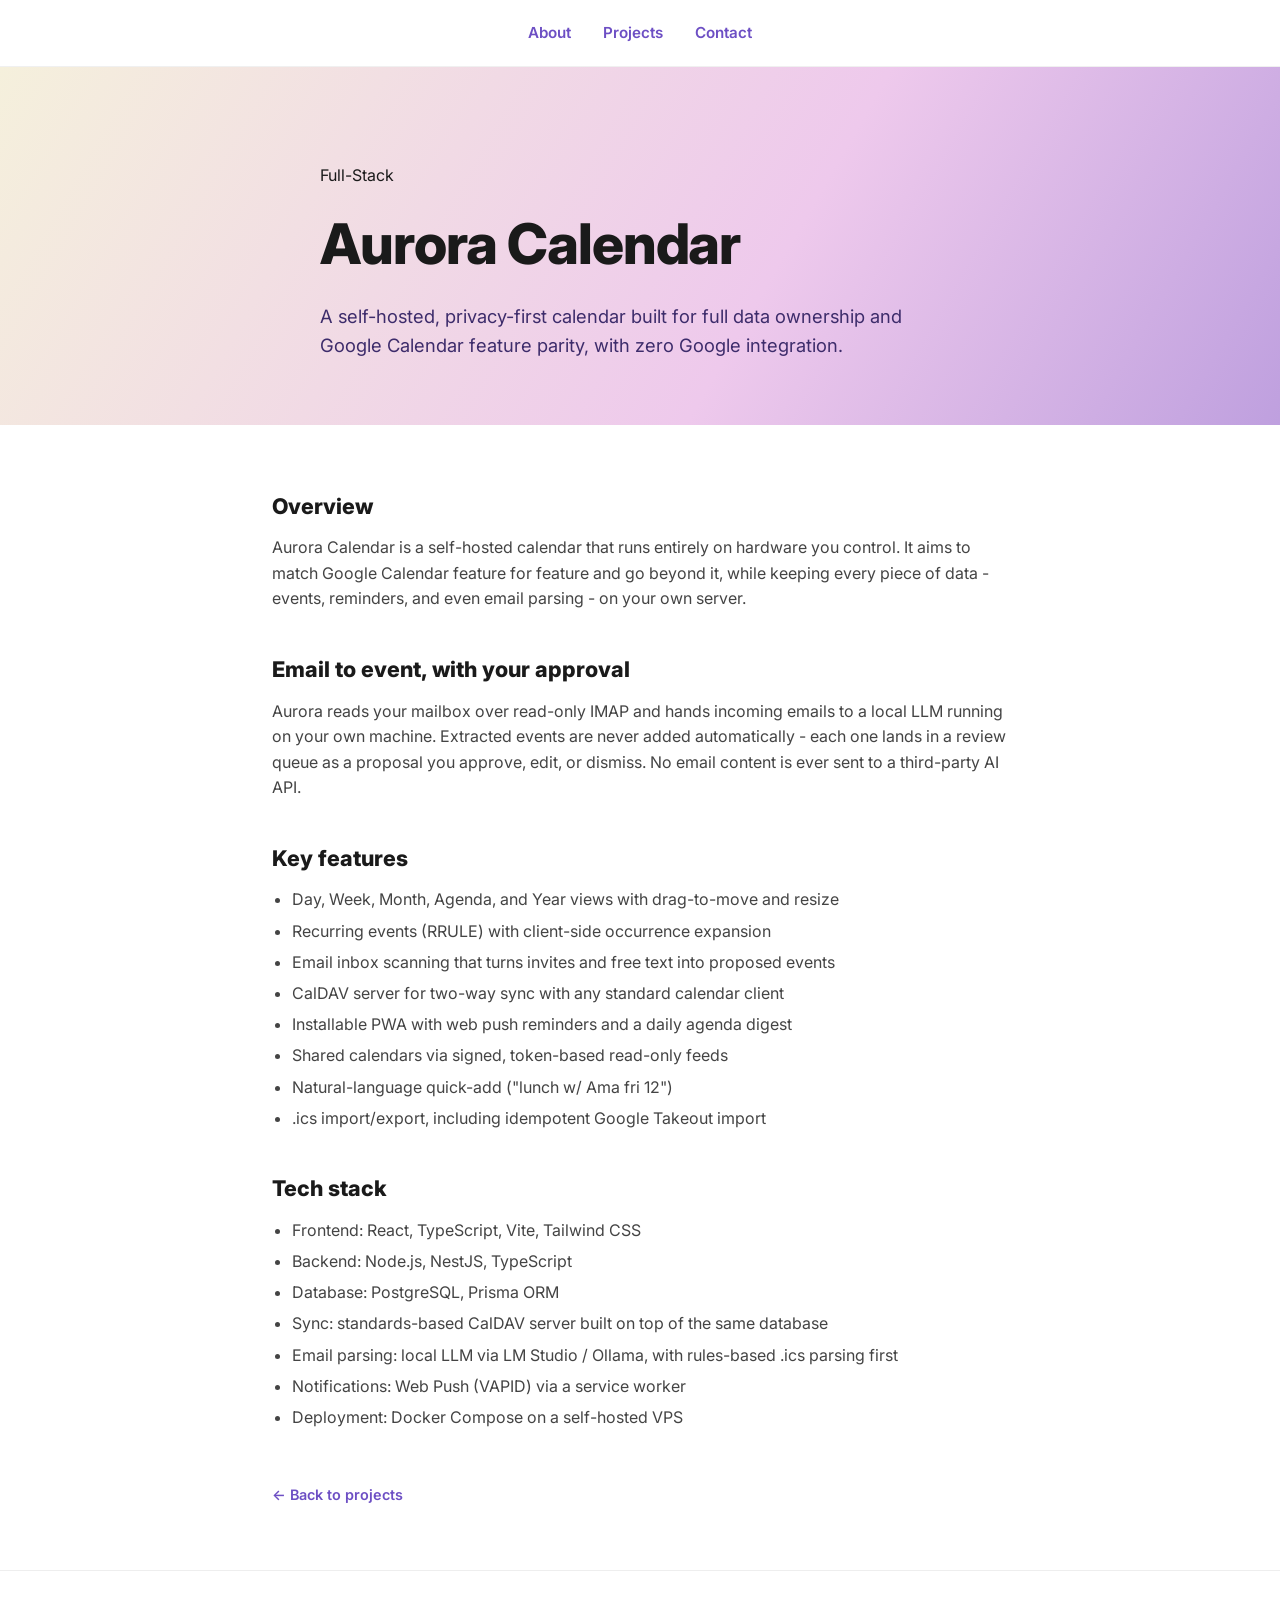
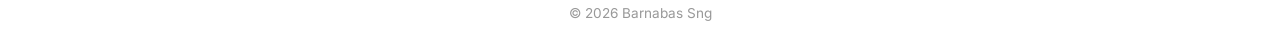
==== projects/aurora-calendar.html @ 49a1d4a3 "Add Aurora Calendar project and per-project detail pages Adds a project card for the new Aurora Cale" ====
<!DOCTYPE html>
<html lang="en">
<head>
    <meta charset="UTF-8">
    <meta name="viewport" content="width=device-width, initial-scale=1.0">
    <title>Aurora Calendar | Barnabas Sng</title>
    <meta name="description" content="A self-hosted, privacy-first calendar with Google Calendar feature parity, email-to-event proposals via a local LLM, and CalDAV sync.">

    <link rel="icon" type="image/svg+xml" href="../images/favicon.svg">

    <link rel="preconnect" href="https://fonts.googleapis.com">
    <link rel="preconnect" href="https://fonts.gstatic.com" crossorigin>
    <link href="https://fonts.googleapis.com/css2?family=Inter:wght@400;500;600;700;800&display=swap" rel="stylesheet">

    <link rel="stylesheet" href="../css/style.css">
</head>
<body>

    <header>
        <nav>
            <ul>
                <li><a href="../index.html#about">About</a></li>
                <li><a href="../index.html#projects">Projects</a></li>
                <li><a href="../index.html#contact">Contact</a></li>
            </ul>
        </nav>
    </header>

    <main>

        <section class="project-hero">
            <div class="section-inner">
                <span class="tag">Full-Stack</span>
                <h1>Aurora Calendar</h1>
                <p class="tagline">
                    A self-hosted, privacy-first calendar built for full data ownership and
                    Google Calendar feature parity, with zero Google integration.
                </p>
            </div>
        </section>

        <section class="project-detail reveal">
            <div class="section-inner">
                <h2>Overview</h2>
                <p>
                    Aurora Calendar is a self-hosted calendar that runs entirely on hardware
                    you control. It aims to match Google Calendar feature for feature and go
                    beyond it, while keeping every piece of data - events, reminders, and even
                    email parsing - on your own server.
                </p>

                <h2>Email to event, with your approval</h2>
                <p>
                    Aurora reads your mailbox over read-only IMAP and hands incoming emails to
                    a local LLM running on your own machine. Extracted events are never added
                    automatically - each one lands in a review queue as a proposal you approve,
                    edit, or dismiss. No email content is ever sent to a third-party AI API.
                </p>

                <h2>Key features</h2>
                <ul>
                    <li>Day, Week, Month, Agenda, and Year views with drag-to-move and resize</li>
                    <li>Recurring events (RRULE) with client-side occurrence expansion</li>
                    <li>Email inbox scanning that turns invites and free text into proposed events</li>
                    <li>CalDAV server for two-way sync with any standard calendar client</li>
                    <li>Installable PWA with web push reminders and a daily agenda digest</li>
                    <li>Shared calendars via signed, token-based read-only feeds</li>
                    <li>Natural-language quick-add ("lunch w/ Ama fri 12")</li>
                    <li>.ics import/export, including idempotent Google Takeout import</li>
                </ul>

                <h2>Tech stack</h2>
                <ul>
                    <li>Frontend: React, TypeScript, Vite, Tailwind CSS</li>
                    <li>Backend: Node.js, NestJS, TypeScript</li>
                    <li>Database: PostgreSQL, Prisma ORM</li>
                    <li>Sync: standards-based CalDAV server built on top of the same database</li>
                    <li>Email parsing: local LLM via LM Studio / Ollama, with rules-based .ics parsing first</li>
                    <li>Notifications: Web Push (VAPID) via a service worker</li>
                    <li>Deployment: Docker Compose on a self-hosted VPS</li>
                </ul>

                <a class="back-link" href="../index.html#projects">&larr; Back to projects</a>
            </div>
        </section>

    </main>

    <footer>
        <p>&copy; 2026 Barnabas Sng</p>
    </footer>

    <script src="../js/main.js"></script>

</body>
</html>
---- css/style.css ----
* {
    margin: 0;
    padding: 0;
    box-sizing: border-box;
}

html {
    scroll-behavior: smooth;
}

body {
    font-family: Inter, system-ui, sans-serif;
    line-height: 1.6;
    color: #1a1a1a;
}

header {
    position: sticky;
    top: 0;
    z-index: 10;
    backdrop-filter: blur(10px);
    background: rgba(255, 255, 255, 0.7);
    border-bottom: 1px solid rgba(0, 0, 0, 0.06);
}

nav {
    display: flex;
    justify-content: center;
    align-items: center;

    padding: 1.25rem 3rem;
}

nav ul {
    list-style: none;
    display: flex;
    gap: 2rem;
}

nav a {
    color: #6d4fc4;
    text-decoration: none;
    font-weight: 600;
    font-size: 0.95rem;
    transition: color 0.15s ease;
}

nav a:hover,
nav a:focus-visible {
    color: #a855f7;
}

#hero {

    height: 100dvh;
    display: flex;
    flex-direction: column;

    justify-content: center;
    align-items: center;

    gap: 1rem;

    text-align: center;

    background: linear-gradient(
        120deg,
        #f5f0dc,
        #eec9ec,
        #a78bd8,
        #8f8fd4,
        #eec9ec,
        #f5f0dc
    );
    background-size: 300% 300%;
    animation: hero-gradient 18s ease infinite;
    position: relative;
    mask-image: linear-gradient(
        to bottom,
        transparent,
        black 20%,
        black 80%,
        transparent
    );

    --mx: 50%;
    --my: 40%;

}

#hero::before {
    content: '';
    position: absolute;
    inset: 0;
    z-index: 0;
    background: radial-gradient(
        600px circle at var(--mx) var(--my),
        rgba(255, 255, 255, 0.45),
        transparent 60%
    );
    mix-blend-mode: soft-light;
    pointer-events: none;
}

#hero h2,
#hero p {
    position: relative;
    z-index: 1;
}

@keyframes hero-gradient {
    0% {
        background-position: 0% 50%;
    }
    50% {
        background-position: 100% 50%;
    }
    100% {
        background-position: 0% 50%;
    }
}

#hero h2 {
    font-size: clamp(3rem, 12vw, 8rem);
    font-weight: 800;
    letter-spacing: -0.02em;
}

#hero p {
    font-size: 1.5rem;
    max-width: 40rem;
}

.section-inner {
    max-width: 46rem;
    margin: 0 auto;
    display: flex;
    flex-direction: column;
    align-items: flex-start;
    gap: 1.25rem;
}

.eyebrow {
    font-size: 0.75rem;
    font-weight: 700;
    letter-spacing: 0.12em;
    text-transform: uppercase;
    color: #6d4fc4;
}

.reveal {
    opacity: 1;
    transform: none;
}

.js .reveal {
    opacity: 0;
    transform: translateY(16px);
    transition: opacity 0.6s ease, transform 0.6s ease;
}

.js .reveal.revealed {
    opacity: 1;
    transform: translateY(0);
}

@media (prefers-reduced-motion: reduce) {
    html {
        scroll-behavior: auto;
    }

    #hero {
        animation: none;
        background-position: 0% 50%;
    }

    .js .reveal {
        opacity: 1;
        transform: none;
        transition: none;
    }
}

#about {

    padding: 5rem 3rem;

    background-color: #ffffff;

}

#about h2,
#projects h2,
#contact h2 {
    font-size: 2rem;
    font-weight: 800;
}

#about p {
    color: #444;
}

.skills {
    display: flex;
    flex-wrap: wrap;
    gap: 0.5rem;
    margin-top: 0.25rem;
}

.skills span {
    font-size: 0.8rem;
    font-weight: 600;
    color: #444;
    background: #f3f2f6;
    border: 1px solid #e6e4ec;
    border-radius: 999px;
    padding: 0.35rem 0.85rem;
}

#projects {

    padding: 5rem 3rem;

    background-color: #faf9fd;

}

#projects .section-inner {
    gap: 1.5rem;
}

#projects article {
    width: 100%;
    padding: 1.75rem;
    border: 1px solid #e9e5f2;
    border-radius: 1rem;
    background-color: #ffffff;
    box-shadow: 0 1px 2px rgba(20, 10, 40, 0.03);
    transition: transform 0.18s ease, box-shadow 0.18s ease, border-color 0.18s ease;
    position: relative;
}

#projects article:hover {
    transform: translateY(-4px);
    box-shadow: 0 14px 28px rgba(80, 50, 150, 0.12);
    border-color: #d9cdf0;
}

#projects article .tag {
    display: inline-block;
    font-size: 0.7rem;
    font-weight: 700;
    letter-spacing: 0.04em;
    text-transform: uppercase;
    color: #6d4fc4;
    background: #f1eafb;
    border-radius: 999px;
    padding: 0.25rem 0.7rem;
    margin-bottom: 0.75rem;
}

#projects article h3 {
    margin-bottom: 0.5rem;
    font-size: 1.15rem;
}

#projects article p {
    color: #444;
}

.project-link {
    display: inline-block;
    margin-top: 0.75rem;
    color: #6d4fc4;
    font-weight: 600;
    font-size: 0.9rem;
    text-decoration: none;
}

.project-link:hover,
.project-link:focus-visible {
    text-decoration: underline;
}

#contact {

    padding: 5rem 3rem;

    background-color: #ffffff;

}

.contact-links {
    display: flex;
    flex-wrap: wrap;
    gap: 0.75rem;
}

.contact-links a {
    display: inline-flex;
    align-items: center;
    gap: 0.5rem;
    color: #3d2c6b;
    text-decoration: none;
    font-weight: 600;
    font-size: 0.95rem;
    padding: 0.6rem 1.1rem;
    border: 1px solid #e0d8f2;
    border-radius: 999px;
    background: #fbfaff;
    transition: background 0.15s ease, border-color 0.15s ease, transform 0.15s ease;
}

.contact-links a:hover,
.contact-links a:focus-visible {
    background: #f1eafb;
    border-color: #c9b8ea;
    transform: translateY(-2px);
}

.contact-links svg {
    width: 1rem;
    height: 1rem;
}

footer {
    padding: 2rem 3rem;
    text-align: center;
    border-top: 1px solid #eee;
    color: #999;
    font-size: 0.85rem;
}

.project-hero {
    padding: 6rem 3rem 4rem;
    display: flex;
    flex-direction: column;
    align-items: flex-start;
    gap: 1rem;

    background: linear-gradient(
        120deg,
        #f5f0dc,
        #eec9ec,
        #a78bd8,
        #8f8fd4,
        #eec9ec,
        #f5f0dc
    );
    background-size: 300% 300%;
    animation: hero-gradient 18s ease infinite;
}

.project-hero .section-inner {
    gap: 0.75rem;
}

.project-hero h1 {
    font-size: clamp(2rem, 6vw, 3.5rem);
    font-weight: 800;
    letter-spacing: -0.02em;
}

.project-hero .tagline {
    font-size: 1.15rem;
    max-width: 40rem;
    color: #3d2c6b;
}

@media (prefers-reduced-motion: reduce) {
    .project-hero {
        animation: none;
        background-position: 0% 50%;
    }
}

.project-detail {
    padding: 4rem 3rem;
    background-color: #ffffff;
}

.project-detail .section-inner {
    gap: 0.75rem;
}

.project-detail h2 {
    font-size: 1.35rem;
    font-weight: 800;
    margin-top: 1.75rem;
}

.project-detail .section-inner > h2:first-child {
    margin-top: 0;
}

.project-detail p {
    color: #444;
}

.project-detail ul {
    color: #444;
    padding-left: 1.25rem;
    display: flex;
    flex-direction: column;
    gap: 0.35rem;
}

.back-link {
    display: inline-block;
    margin-top: 2.5rem;
    color: #6d4fc4;
    font-weight: 600;
    font-size: 0.9rem;
    text-decoration: none;
}

.back-link:hover,
.back-link:focus-visible {
    text-decoration: underline;
}
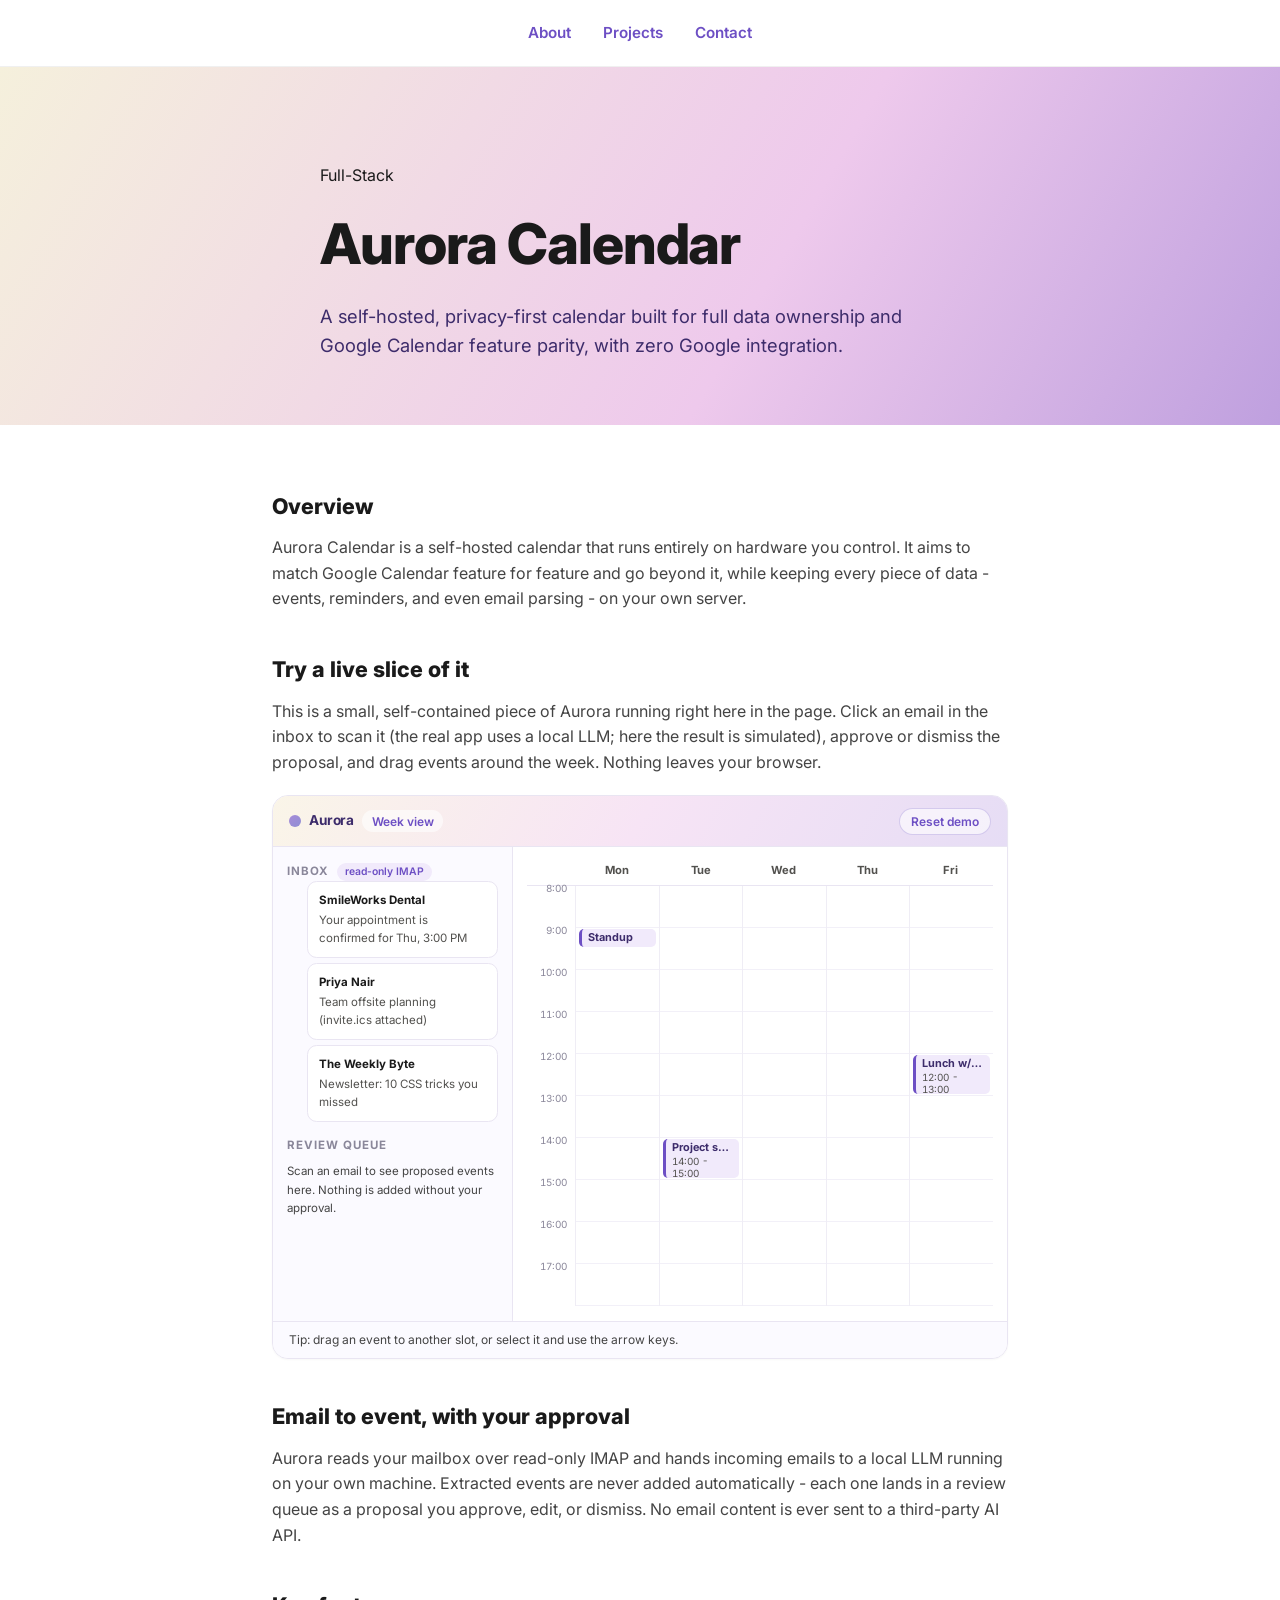
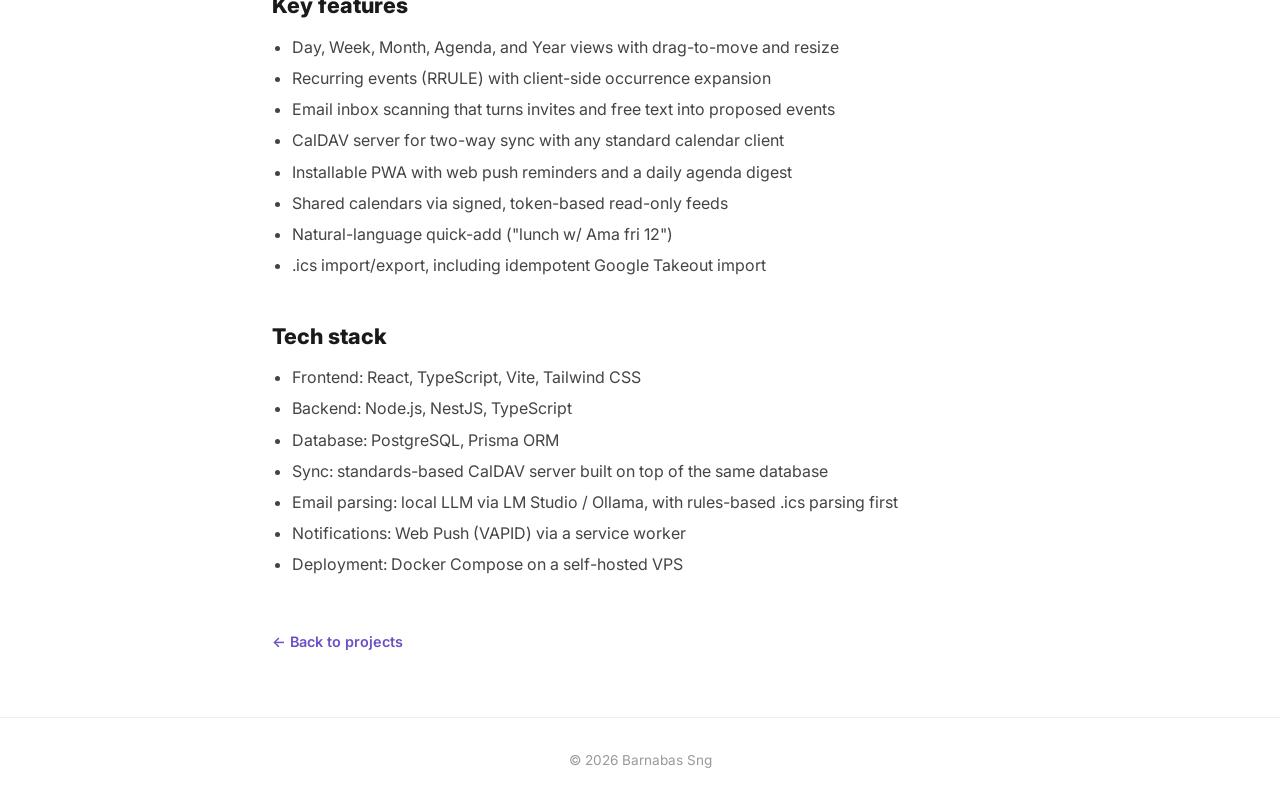
==== commit 0a814ceb: "Add interactive showcases to Monte Carlo and Aurora Calendar pages Monte Carlo: live in-browser opti" ====
--- a/projects/aurora-calendar.html
+++ b/projects/aurora-calendar.html
@@ -13,6 +13,7 @@
     <link href="https://fonts.googleapis.com/css2?family=Inter:wght@400;500;600;700;800&display=swap" rel="stylesheet">
 
     <link rel="stylesheet" href="../css/style.css">
+    <link rel="stylesheet" href="../css/aurora-demo.css">
 </head>
 <body>
 
@@ -48,6 +49,110 @@
                     beyond it, while keeping every piece of data - events, reminders, and even
                     email parsing - on your own server.
                 </p>
+
+                <h2>Try a live slice of it</h2>
+                <p>
+                    This is a small, self-contained piece of Aurora running right here in the page.
+                    Click an email in the inbox to scan it (the real app uses a local LLM; here the
+                    result is simulated), approve or dismiss the proposal, and drag events around
+                    the week. Nothing leaves your browser.
+                </p>
+
+                <div class="aurora-demo" id="aurora-demo">
+                    <div class="ad-topbar">
+                        <span class="ad-logo" aria-hidden="true"></span>
+                        <strong>Aurora</strong>
+                        <span class="ad-week">Week view</span>
+                        <button type="button" class="ad-reset">Reset demo</button>
+                    </div>
+
+                    <div class="ad-body">
+                        <aside class="ad-inbox" aria-label="Demo inbox and review queue">
+                            <div>
+                                <h3>Inbox <span class="ad-imap">read-only IMAP</span></h3>
+                                <ul class="ad-emails">
+                                    <li>
+                                        <button type="button" class="ad-email" data-email="dentist">
+                                            <span class="ad-from">SmileWorks Dental</span>
+                                            <span class="ad-subj">Your appointment is confirmed for Thu, 3:00 PM</span>
+                                        </button>
+                                    </li>
+                                    <li>
+                                        <button type="button" class="ad-email" data-email="offsite">
+                                            <span class="ad-from">Priya Nair</span>
+                                            <span class="ad-subj">Team offsite planning (invite.ics attached)</span>
+                                        </button>
+                                    </li>
+                                    <li>
+                                        <button type="button" class="ad-email" data-email="newsletter">
+                                            <span class="ad-from">The Weekly Byte</span>
+                                            <span class="ad-subj">Newsletter: 10 CSS tricks you missed</span>
+                                        </button>
+                                    </li>
+                                </ul>
+                            </div>
+
+                            <div class="ad-queue" aria-live="polite">
+                                <h3>Review queue</h3>
+                                <p class="ad-queue-empty">Scan an email to see proposed events here. Nothing is added without your approval.</p>
+                            </div>
+                        </aside>
+
+                        <div class="ad-calendar">
+                            <div class="ad-days" aria-hidden="true">
+                                <span></span>
+                                <span>Mon</span>
+                                <span>Tue</span>
+                                <span>Wed</span>
+                                <span>Thu</span>
+                                <span>Fri</span>
+                            </div>
+                            <div class="ad-grid">
+                                <div class="ad-times" aria-hidden="true">
+                                    <span>8:00</span>
+                                    <span>9:00</span>
+                                    <span>10:00</span>
+                                    <span>11:00</span>
+                                    <span>12:00</span>
+                                    <span>13:00</span>
+                                    <span>14:00</span>
+                                    <span>15:00</span>
+                                    <span>16:00</span>
+                                    <span>17:00</span>
+                                </div>
+                                <div class="ad-col" data-day="0">
+                                    <div class="ad-event" tabindex="0" style="--s: 1; --d: 0.5;">
+                                        <span class="ad-ev-title">Standup</span>
+                                        <span class="ad-ev-time">9:00 - 9:30</span>
+                                    </div>
+                                </div>
+                                <div class="ad-col" data-day="1">
+                                    <div class="ad-event" tabindex="0" style="--s: 6; --d: 1;">
+                                        <span class="ad-ev-title">Project sync</span>
+                                        <span class="ad-ev-time">14:00 - 15:00</span>
+                                    </div>
+                                </div>
+                                <div class="ad-col" data-day="2"></div>
+                                <div class="ad-col" data-day="3"></div>
+                                <div class="ad-col" data-day="4">
+                                    <div class="ad-event" tabindex="0" style="--s: 4; --d: 1;">
+                                        <span class="ad-ev-title">Lunch w/ Ama</span>
+                                        <span class="ad-ev-time">12:00 - 13:00</span>
+                                    </div>
+                                </div>
+                            </div>
+                        </div>
+                    </div>
+
+                    <p class="ad-status" role="status">Tip: drag an event to another slot, or select it and use the arrow keys.</p>
+                </div>
+
+                <noscript>
+                    <p class="ad-hint">
+                        The interactive part of this demo needs JavaScript;
+                        the calendar above is a static preview.
+                    </p>
+                </noscript>
 
                 <h2>Email to event, with your approval</h2>
                 <p>
@@ -91,6 +196,7 @@
     </footer>
 
     <script src="../js/main.js"></script>
+    <script src="../js/aurora-demo.js" defer></script>
 
 </body>
 </html>
--- a/css/aurora-demo.css
+++ b/css/aurora-demo.css
@@ -0,0 +1,422 @@
+/* Aurora Calendar interactive demo */
+
+.aurora-demo {
+    --hour-h: 42px;
+    width: 100%;
+    border: 1px solid #e9e5f2;
+    border-radius: 1rem;
+    background: #ffffff;
+    box-shadow: 0 1px 2px rgba(20, 10, 40, 0.03);
+    overflow: hidden;
+    margin-top: 0.5rem;
+}
+
+.ad-topbar {
+    display: flex;
+    align-items: center;
+    gap: 0.5rem;
+    padding: 0.7rem 1rem;
+    border-bottom: 1px solid #e9e5f2;
+    background: linear-gradient(120deg, #faf5e8, #f7e4f5, #e6ddf5);
+    font-size: 0.85rem;
+}
+
+.ad-logo {
+    width: 12px;
+    height: 12px;
+    border-radius: 50%;
+    background: linear-gradient(135deg, #a78bd8, #8f8fd4);
+    flex: none;
+}
+
+.ad-topbar strong {
+    color: #3d2c6b;
+    letter-spacing: -0.01em;
+}
+
+.ad-week {
+    color: #6d4fc4;
+    font-size: 0.75rem;
+    font-weight: 600;
+    background: rgba(255, 255, 255, 0.6);
+    border-radius: 999px;
+    padding: 0.1rem 0.6rem;
+}
+
+.ad-reset {
+    margin-left: auto;
+    font: inherit;
+    font-size: 0.75rem;
+    font-weight: 600;
+    color: #6d4fc4;
+    background: rgba(255, 255, 255, 0.6);
+    border: 1px solid rgba(109, 79, 196, 0.25);
+    border-radius: 999px;
+    padding: 0.2rem 0.7rem;
+    cursor: pointer;
+}
+
+.ad-reset:hover,
+.ad-reset:focus-visible {
+    background: #ffffff;
+}
+
+.ad-body {
+    display: grid;
+    grid-template-columns: 15rem 1fr;
+}
+
+/* Inbox + review queue */
+
+.ad-inbox {
+    border-right: 1px solid #e9e5f2;
+    padding: 0.9rem;
+    display: flex;
+    flex-direction: column;
+    gap: 0.9rem;
+    background: #fbfaff;
+}
+
+.ad-inbox h3 {
+    font-size: 0.72rem;
+    font-weight: 700;
+    letter-spacing: 0.08em;
+    text-transform: uppercase;
+    color: #8a879a;
+    display: flex;
+    align-items: baseline;
+    gap: 0.5rem;
+}
+
+.ad-imap {
+    font-size: 0.65rem;
+    font-weight: 600;
+    letter-spacing: 0;
+    text-transform: none;
+    color: #6d4fc4;
+    background: #f1eafb;
+    border-radius: 999px;
+    padding: 0.05rem 0.5rem;
+}
+
+.ad-emails {
+    list-style: none;
+    display: flex;
+    flex-direction: column;
+    gap: 0.4rem;
+}
+
+.ad-email {
+    width: 100%;
+    text-align: left;
+    font: inherit;
+    display: flex;
+    flex-direction: column;
+    gap: 0.1rem;
+    padding: 0.55rem 0.65rem;
+    background: #ffffff;
+    border: 1px solid #e9e5f2;
+    border-radius: 0.6rem;
+    cursor: pointer;
+    transition: border-color 0.15s ease, box-shadow 0.15s ease;
+}
+
+.ad-email:hover,
+.ad-email:focus-visible {
+    border-color: #c9b8ea;
+    box-shadow: 0 2px 8px rgba(80, 50, 150, 0.08);
+}
+
+.ad-email .ad-from {
+    font-size: 0.72rem;
+    font-weight: 700;
+    color: #1a1a1a;
+}
+
+.ad-email .ad-subj {
+    font-size: 0.72rem;
+    color: #52514e;
+}
+
+.ad-email .ad-state {
+    font-size: 0.68rem;
+    font-weight: 600;
+    color: #6d4fc4;
+    margin-top: 0.15rem;
+}
+
+.ad-email.is-scanning {
+    border-color: #c9b8ea;
+    background-image: linear-gradient(100deg,
+        rgba(109, 79, 196, 0) 30%,
+        rgba(109, 79, 196, 0.08) 50%,
+        rgba(109, 79, 196, 0) 70%);
+    background-size: 250% 100%;
+    animation: ad-shimmer 1.1s linear infinite;
+    cursor: progress;
+}
+
+.ad-email.is-done {
+    cursor: default;
+    background: #f7f5fc;
+}
+
+.ad-email.is-done .ad-state {
+    color: #0a7a55;
+}
+
+@keyframes ad-shimmer {
+    from { background-position: 120% 0; }
+    to { background-position: -130% 0; }
+}
+
+.ad-queue {
+    display: flex;
+    flex-direction: column;
+    gap: 0.5rem;
+}
+
+.ad-queue-empty {
+    font-size: 0.72rem;
+    color: #8a879a;
+}
+
+.ad-proposal {
+    border: 1px dashed #c9b8ea;
+    border-radius: 0.6rem;
+    background: #ffffff;
+    padding: 0.6rem 0.65rem;
+    display: flex;
+    flex-direction: column;
+    gap: 0.15rem;
+}
+
+.ad-proposal .ad-prop-title {
+    font-size: 0.78rem;
+    font-weight: 700;
+    color: #1a1a1a;
+}
+
+.ad-proposal .ad-prop-time {
+    font-size: 0.7rem;
+    color: #52514e;
+}
+
+.ad-proposal .ad-prop-src {
+    font-size: 0.65rem;
+    color: #8a879a;
+}
+
+.ad-prop-actions {
+    display: flex;
+    gap: 0.4rem;
+    margin-top: 0.4rem;
+}
+
+.ad-prop-actions button {
+    font: inherit;
+    font-size: 0.7rem;
+    font-weight: 600;
+    border-radius: 999px;
+    padding: 0.25rem 0.75rem;
+    cursor: pointer;
+}
+
+.ad-approve {
+    color: #ffffff;
+    background: #6d4fc4;
+    border: 1px solid #6d4fc4;
+}
+
+.ad-approve:hover,
+.ad-approve:focus-visible {
+    background: #5b3fae;
+}
+
+.ad-dismiss {
+    color: #52514e;
+    background: #ffffff;
+    border: 1px solid #ddd9e8;
+}
+
+.ad-dismiss:hover,
+.ad-dismiss:focus-visible {
+    border-color: #b9b3cc;
+}
+
+/* Calendar grid */
+
+.ad-calendar {
+    padding: 0.9rem;
+    min-width: 0;
+}
+
+.ad-days,
+.ad-grid {
+    display: grid;
+    grid-template-columns: 3rem repeat(5, 1fr);
+}
+
+.ad-days {
+    font-size: 0.7rem;
+    font-weight: 700;
+    color: #52514e;
+    text-align: center;
+    padding-bottom: 0.35rem;
+}
+
+.ad-grid {
+    position: relative;
+    border-top: 1px solid #e9e5f2;
+}
+
+.ad-times {
+    display: flex;
+    flex-direction: column;
+}
+
+.ad-times span {
+    height: var(--hour-h);
+    font-size: 0.62rem;
+    color: #8a879a;
+    text-align: right;
+    padding-right: 0.5rem;
+    transform: translateY(-0.5em);
+    font-variant-numeric: tabular-nums;
+}
+
+.ad-col {
+    position: relative;
+    height: calc(var(--hour-h) * 10);
+    border-left: 1px solid #efedf5;
+    background-image: repeating-linear-gradient(
+        to bottom,
+        transparent 0,
+        transparent calc(var(--hour-h) - 1px),
+        #f2f0f8 calc(var(--hour-h) - 1px),
+        #f2f0f8 var(--hour-h)
+    );
+}
+
+.ad-col.is-dragover {
+    background-color: #faf8ff;
+}
+
+.ad-event {
+    position: absolute;
+    left: 3px;
+    right: 3px;
+    top: calc(var(--s) * var(--hour-h) + 1px);
+    height: calc(var(--d) * var(--hour-h) - 3px);
+    background: #f1eafb;
+    border-left: 3px solid #6d4fc4;
+    border-radius: 5px;
+    padding: 2px 6px;
+    overflow: hidden;
+    cursor: grab;
+    user-select: none;
+    -webkit-user-select: none;
+    touch-action: none;
+    display: flex;
+    flex-direction: column;
+    line-height: 1.25;
+}
+
+.ad-event:focus-visible {
+    outline: 2px solid #6d4fc4;
+    outline-offset: 1px;
+}
+
+.ad-event.is-dragging {
+    cursor: grabbing;
+    box-shadow: 0 8px 18px rgba(80, 50, 150, 0.25);
+    z-index: 5;
+    opacity: 0.92;
+}
+
+.ad-event .ad-ev-title {
+    flex: none;
+    font-size: 0.68rem;
+    font-weight: 700;
+    color: #3d2c6b;
+    white-space: nowrap;
+    text-overflow: ellipsis;
+    overflow: hidden;
+}
+
+.ad-event .ad-ev-time {
+    flex: none;
+    font-size: 0.62rem;
+    color: #52514e;
+    font-variant-numeric: tabular-nums;
+}
+
+.ad-event--short .ad-ev-time {
+    display: none;
+}
+
+.ad-event--email {
+    background: #e4f6ee;
+    border-left-color: #0a7a55;
+}
+
+.ad-event--email .ad-ev-title {
+    color: #0a5c41;
+}
+
+.ad-event.is-new {
+    animation: ad-pop 0.25s ease-out;
+}
+
+@keyframes ad-pop {
+    from {
+        transform: scale(0.9);
+        opacity: 0;
+    }
+    to {
+        transform: scale(1);
+        opacity: 1;
+    }
+}
+
+.ad-status {
+    padding: 0.55rem 1rem;
+    border-top: 1px solid #e9e5f2;
+    font-size: 0.75rem;
+    color: #52514e;
+    min-height: 2.1rem;
+    background: #fbfaff;
+    margin: 0;
+}
+
+.ad-hint {
+    font-size: 0.8rem;
+    color: #8a879a;
+}
+
+@media (max-width: 720px) {
+    .ad-body {
+        grid-template-columns: 1fr;
+    }
+
+    .ad-inbox {
+        border-right: none;
+        border-bottom: 1px solid #e9e5f2;
+    }
+}
+
+@media (max-width: 480px) {
+    .ad-event .ad-ev-time {
+        display: none;
+    }
+}
+
+@media (prefers-reduced-motion: reduce) {
+    .ad-email.is-scanning {
+        animation: none;
+    }
+
+    .ad-event.is-new {
+        animation: none;
+    }
+}
